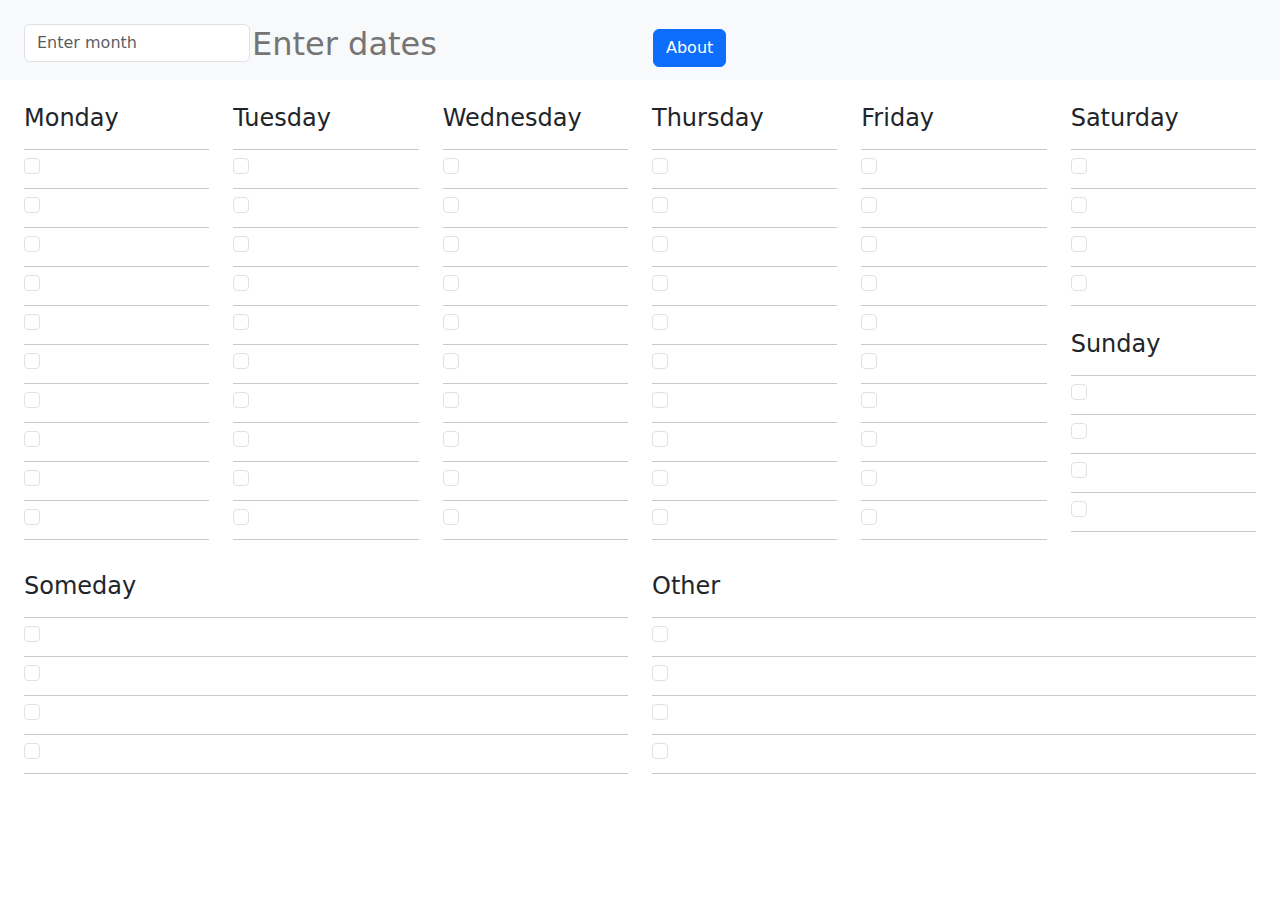
==== twig.html @ a3c4d090 "retirement plan" ====
<!DOCTYPE html>
<html lang="en-US">

<head>
  <title>Twig Calender - Plan Now</title>
  <meta charset="utf-8">
  <meta name="viewport" content="width=device-width, initial-scale=1">
  <link href="https://cdn.jsdelivr.net/npm/bootstrap@5.2.0/dist/css/bootstrap.min.css" rel="stylesheet">
  <script src="https://cdn.jsdelivr.net/npm/bootstrap@5.2.0/dist/js/bootstrap.bundle.min.js"></script>
  <link rel="icon" type="image/x-icon" href="favicon.ico">
  <style>
    input {
      border: none;
      background: transparent;
      /* outline: none; */
      width: 100%;
    }
    form {
      width: 500px;
      overflow: hidden;
    }
    /* span {
      display: block;
      overflow: hidden;
      padding-right:10px;
      idk what these do
    } */
    button {
      float: right;
    }
  </style>
</head>

<body>

  <nav class="navbar navbar-expand-sm bg-light px-4">
    <ul class="nav mt-3">
      <li class="nav-item">
        <h2><input type="text" class="form-control" placeholder="Enter month" autocomplete="none"></h2>
      </li>
      <li class="nav-item">
        <h2><input type="text" placeholder="Enter dates" autocomplete="none"></h2>
      </li>
    </ul>
    <ul class="nav mt-3 justify-content-end">
      <button type="button" class="btn btn-primary" data-bs-toggle="modal" data-bs-target="#myModal">
      About
      </button>
    </ul>
  </nav>

  <div class="container-fluid px-4">
    <div class="row mt-4">
      <div class="col-lg-2 col-md-4 col-sm-12">
        <h4>Monday</h4>
        <hr class="mt-3 mb-0">
        <div class="form-check">
          <input type="checkbox" class="form-check-input mt-2">
          <input type="text" class="form-control border-0">
        </div>
        <hr class="my-0">
        <div class="form-check">
          <input type="checkbox" class="form-check-input mt-2">
          <input type="text" class="form-control border-0">
        </div>
        <hr class="my-0">
        <div class="form-check">
          <input type="checkbox" class="form-check-input mt-2">
          <input type="text" class="form-control border-0">
        </div>
        <hr class="my-0"><div class="form-check">
          <input type="checkbox" class="form-check-input mt-2">
          <input type="text" class="form-control border-0">
        </div>
        <hr class="my-0"><div class="form-check">
          <input type="checkbox" class="form-check-input mt-2">
          <input type="text" class="form-control border-0">
        </div>
        <hr class="my-0"><div class="form-check">
          <input type="checkbox" class="form-check-input mt-2">
          <input type="text" class="form-control border-0">
        </div>
        <hr class="my-0"><div class="form-check">
          <input type="checkbox" class="form-check-input mt-2">
          <input type="text" class="form-control border-0">
        </div>
        <hr class="my-0"><div class="form-check">
          <input type="checkbox" class="form-check-input mt-2">
          <input type="text" class="form-control border-0">
        </div>
        <hr class="my-0"><div class="form-check">
          <input type="checkbox" class="form-check-input mt-2">
          <input type="text" class="form-control border-0">
        </div>
        <hr class="my-0"><div class="form-check">
          <input type="checkbox" class="form-check-input mt-2">
          <input type="text" class="form-control border-0">
        </div>
        <hr class="mt-0 mb-3">
      </div>

      <div class="col-lg-2 col-md-4 col-sm-12">
        <h4>Tuesday</h4>
        <hr class="mt-3 mb-0">
        <div class="form-check">
          <input type="checkbox" class="form-check-input mt-2">
          <input type="text" class="form-control border-0">
        </div>
        <hr class="my-0">
        <div class="form-check">
          <input type="checkbox" class="form-check-input mt-2">
          <input type="text" class="form-control border-0">
        </div>
        <hr class="my-0">
        <div class="form-check">
          <input type="checkbox" class="form-check-input mt-2">
          <input type="text" class="form-control border-0">
        </div>
        <hr class="my-0"><div class="form-check">
          <input type="checkbox" class="form-check-input mt-2">
          <input type="text" class="form-control border-0">
        </div>
        <hr class="my-0"><div class="form-check">
          <input type="checkbox" class="form-check-input mt-2">
          <input type="text" class="form-control border-0">
        </div>
        <hr class="my-0"><div class="form-check">
          <input type="checkbox" class="form-check-input mt-2">
          <input type="text" class="form-control border-0">
        </div>
        <hr class="my-0"><div class="form-check">
          <input type="checkbox" class="form-check-input mt-2">
          <input type="text" class="form-control border-0">
        </div>
        <hr class="my-0"><div class="form-check">
          <input type="checkbox" class="form-check-input mt-2">
          <input type="text" class="form-control border-0">
        </div>
        <hr class="my-0"><div class="form-check">
          <input type="checkbox" class="form-check-input mt-2">
          <input type="text" class="form-control border-0">
        </div>
        <hr class="my-0"><div class="form-check">
          <input type="checkbox" class="form-check-input mt-2">
          <input type="text" class="form-control border-0">
        </div>
        <hr class="mt-0 mb-3">
      </div>

      <div class="col-lg-2 col-md-4 col-sm-12">
        <h4>Wednesday</h4>
        <hr class="mt-3 mb-0">
        <div class="form-check">
          <input type="checkbox" class="form-check-input mt-2">
          <input type="text" class="form-control border-0">
        </div>
        <hr class="my-0">
        <div class="form-check">
          <input type="checkbox" class="form-check-input mt-2">
          <input type="text" class="form-control border-0">
        </div>
        <hr class="my-0">
        <div class="form-check">
          <input type="checkbox" class="form-check-input mt-2">
          <input type="text" class="form-control border-0">
        </div>
        <hr class="my-0"><div class="form-check">
          <input type="checkbox" class="form-check-input mt-2">
          <input type="text" class="form-control border-0">
        </div>
        <hr class="my-0"><div class="form-check">
          <input type="checkbox" class="form-check-input mt-2">
          <input type="text" class="form-control border-0">
        </div>
        <hr class="my-0"><div class="form-check">
          <input type="checkbox" class="form-check-input mt-2">
          <input type="text" class="form-control border-0">
        </div>
        <hr class="my-0"><div class="form-check">
          <input type="checkbox" class="form-check-input mt-2">
          <input type="text" class="form-control border-0">
        </div>
        <hr class="my-0"><div class="form-check">
          <input type="checkbox" class="form-check-input mt-2">
          <input type="text" class="form-control border-0">
        </div>
        <hr class="my-0"><div class="form-check">
          <input type="checkbox" class="form-check-input mt-2">
          <input type="text" class="form-control border-0">
        </div>
        <hr class="my-0"><div class="form-check">
          <input type="checkbox" class="form-check-input mt-2">
          <input type="text" class="form-control border-0">
        </div>
        <hr class="mt-0 mb-3">
      </div>

      <div class="col-lg-2 col-md-4 col-sm-12">
        <h4>Thursday</h4>
        <hr class="mt-3 mb-0">
        <div class="form-check">
          <input type="checkbox" class="form-check-input mt-2">
          <input type="text" class="form-control border-0">
        </div>
        <hr class="my-0">
        <div class="form-check">
          <input type="checkbox" class="form-check-input mt-2">
          <input type="text" class="form-control border-0">
        </div>
        <hr class="my-0">
        <div class="form-check">
          <input type="checkbox" class="form-check-input mt-2">
          <input type="text" class="form-control border-0">
        </div>
        <hr class="my-0"><div class="form-check">
          <input type="checkbox" class="form-check-input mt-2">
          <input type="text" class="form-control border-0">
        </div>
        <hr class="my-0"><div class="form-check">
          <input type="checkbox" class="form-check-input mt-2">
          <input type="text" class="form-control border-0">
        </div>
        <hr class="my-0"><div class="form-check">
          <input type="checkbox" class="form-check-input mt-2">
          <input type="text" class="form-control border-0">
        </div>
        <hr class="my-0"><div class="form-check">
          <input type="checkbox" class="form-check-input mt-2">
          <input type="text" class="form-control border-0">
        </div>
        <hr class="my-0"><div class="form-check">
          <input type="checkbox" class="form-check-input mt-2">
          <input type="text" class="form-control border-0">
        </div>
        <hr class="my-0"><div class="form-check">
          <input type="checkbox" class="form-check-input mt-2">
          <input type="text" class="form-control border-0">
        </div>
        <hr class="my-0"><div class="form-check">
          <input type="checkbox" class="form-check-input mt-2">
          <input type="text" class="form-control border-0">
        </div>
        <hr class="mt-0 mb-3">
      </div>

      <div class="col-lg-2 col-md-4 col-sm-12">
        <h4>Friday</h4>
        <hr class="mt-3 mb-0">
        <div class="form-check">
          <input type="checkbox" class="form-check-input mt-2">
          <input type="text" class="form-control border-0">
        </div>
        <hr class="my-0">
        <div class="form-check">
          <input type="checkbox" class="form-check-input mt-2">
          <input type="text" class="form-control border-0">
        </div>
        <hr class="my-0">
        <div class="form-check">
          <input type="checkbox" class="form-check-input mt-2">
          <input type="text" class="form-control border-0">
        </div>
        <hr class="my-0"><div class="form-check">
          <input type="checkbox" class="form-check-input mt-2">
          <input type="text" class="form-control border-0">
        </div>
        <hr class="my-0"><div class="form-check">
          <input type="checkbox" class="form-check-input mt-2">
          <input type="text" class="form-control border-0">
        </div>
        <hr class="my-0"><div class="form-check">
          <input type="checkbox" class="form-check-input mt-2">
          <input type="text" class="form-control border-0">
        </div>
        <hr class="my-0"><div class="form-check">
          <input type="checkbox" class="form-check-input mt-2">
          <input type="text" class="form-control border-0">
        </div>
        <hr class="my-0"><div class="form-check">
          <input type="checkbox" class="form-check-input mt-2">
          <input type="text" class="form-control border-0">
        </div>
        <hr class="my-0"><div class="form-check">
          <input type="checkbox" class="form-check-input mt-2">
          <input type="text" class="form-control border-0">
        </div>
        <hr class="my-0"><div class="form-check">
          <input type="checkbox" class="form-check-input mt-2">
          <input type="text" class="form-control border-0">
        </div>
        <hr class="mt-0 mb-3">
      </div>

      <div class="col-lg-2 col-md-4 col-sm-12">
        <h4>Saturday</h4>
        <hr class="mt-3 mb-0">
        <div class="form-check">
          <input type="checkbox" class="form-check-input mt-2">
          <input type="text" class="form-control border-0">
        </div>
        <hr class="my-0">
        <div class="form-check">
          <input type="checkbox" class="form-check-input mt-2">
          <input type="text" class="form-control border-0">
        </div>
        <hr class="my-0">
        <div class="form-check">
          <input type="checkbox" class="form-check-input mt-2">
          <input type="text" class="form-control border-0">
        </div>
        <hr class="my-0">
        <div class="form-check">
          <input type="checkbox" class="form-check-input mt-2">
          <input type="text" class="form-control border-0">
        </div>
        <hr class="mt-0 mb-4">

        <h4>Sunday</h4>
        <hr class="mt-3 mb-0">
        <div class="form-check">
          <input type="checkbox" class="form-check-input mt-2">
          <input type="text" class="form-control border-0">
        </div>
        <hr class="my-0">
        <div class="form-check">
          <input type="checkbox" class="form-check-input mt-2">
          <input type="text" class="form-control border-0">
        </div>
        <hr class="my-0">
        <div class="form-check">
          <input type="checkbox" class="form-check-input mt-2">
          <input type="text" class="form-control border-0">
        </div>
        <hr class="my-0">
        <div class="form-check">
          <input type="checkbox" class="form-check-input mt-2">
          <input type="text" class="form-control border-0">
        </div>
        <hr class="mt-0 mb-3">
      </div>
    </div>

    <div class="row mt-3">
      <div class="col-lg-6 col-sm-12">
        <h4>Someday</h4>
        <hr class="mt-3 mb-0">
        <div class="form-check">
          <input type="checkbox" class="form-check-input mt-2">
          <input type="text" class="form-control border-0">
        </div>
        <hr class="my-0">
        <div class="form-check">
          <input type="checkbox" class="form-check-input mt-2">
          <input type="text" class="form-control border-0">
        </div>
        <hr class="my-0">
        <div class="form-check">
          <input type="checkbox" class="form-check-input mt-2">
          <input type="text" class="form-control border-0">
        </div>
        <hr class="my-0">
        <div class="form-check">
          <input type="checkbox" class="form-check-input mt-2">
          <input type="text" class="form-control border-0">
        </div>
        <hr class="mt-0 mb-3">
      </div>

      <div class="col-lg-6 col-sm-12">
        <h4>Other</h4>
        <hr class="mt-3 mb-0">
        <div class="form-check">
          <input type="checkbox" class="form-check-input mt-2">
          <input type="text" class="form-control border-0">
        </div>
        <hr class="my-0">
        <div class="form-check">
          <input type="checkbox" class="form-check-input mt-2">
          <input type="text" class="form-control border-0">
        </div>
        <hr class="my-0">
        <div class="form-check">
          <input type="checkbox" class="form-check-input mt-2">
          <input type="text" class="form-control border-0">
        </div>
        <hr class="my-0">
        <div class="form-check">
          <input type="checkbox" class="form-check-input mt-2">
          <input type="text" class="form-control border-0">
        </div>
        <hr class="mt-0 mb-3">
      </div>
  </div>

  <!-- modal -->
  <div class="modal fade" id="myModal">
    <div class="modal-dialog modal-dialog-centered modal-xl">
      <div class="modal-content">

        <!-- Modal body -->
        <div class="modal-body">
          <h1><strong>Twig Calendar is a Minimal Weekly Planner & To-Do List</strong></h1>
          <p>Plan for yourself, your family and team.</p>
          <hr>
          <h4><small>To enhance your productivity, Twig is built around a week calendar view without any hourly scheduling. We’d say it’s the best view to organize your life and work without stress.</small></h4>
          <button type="button" class="btn btn-dark rounded-pill" data-bs-dismiss="modal">Start now! No sign-up required.</button>
          FAQ
      </div>
    </div>
  </div>

</body>

Goals/To-do:
- have modal appear automatically, and right-align
- make month and dates input width responsive to content
- figure out FAQ dropdowns
- thicken navbar
- thicken top-most horizontal line (beneath day)
- try to change color of box outline
- change About button appearance
- align Sunday
- eliminate space between checkbox and text
- change font

</html>
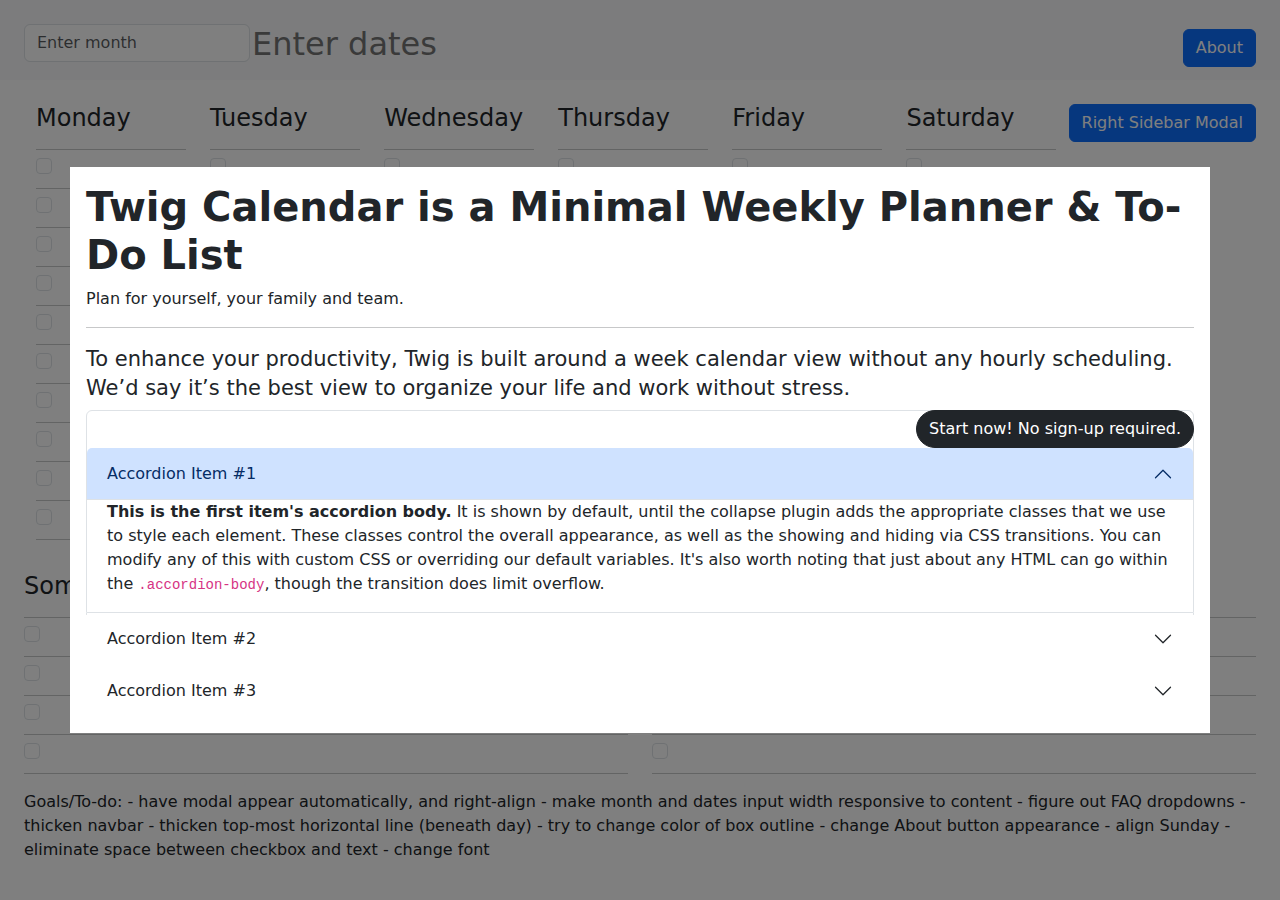
==== commit 6884cfa8: "modal test" ====
--- a/twig.html
+++ b/twig.html
@@ -9,6 +9,53 @@
   <script src="https://cdn.jsdelivr.net/npm/bootstrap@5.2.0/dist/js/bootstrap.bundle.min.js"></script>
   <link rel="icon" type="image/x-icon" href="favicon.ico">
   <style>
+
+    .modal.right .modal-dialog {
+  		position: fixed;
+  		margin: auto;
+  		width: 320px;
+  		height: 100%;
+  		-webkit-transform: translate3d(0%, 0, 0);
+  		    -ms-transform: translate3d(0%, 0, 0);
+  		     -o-transform: translate3d(0%, 0, 0);
+  		        transform: translate3d(0%, 0, 0);
+  	}
+
+  	.modal.right .modal-content {
+  		height: 100%;
+  		overflow-y: auto;
+  	}
+
+  	.modal.right .modal-body {
+  		padding: 15px 15px 80px;
+  	}
+
+  /*Right*/
+  	.modal.right.fade .modal-dialog {
+  		right: -320px;
+  		-webkit-transition: opacity 0.3s linear, right 0.3s ease-out;
+  		   -moz-transition: opacity 0.3s linear, right 0.3s ease-out;
+  		     -o-transition: opacity 0.3s linear, right 0.3s ease-out;
+  		        transition: opacity 0.3s linear, right 0.3s ease-out;
+  	}
+
+  	.modal.right.fade.in .modal-dialog {
+  		right: 0;
+  	}
+
+  /* ----- MODAL STYLE ----- */
+  	.modal-content {
+  		border-radius: 0;
+  		border: none;
+  	}
+
+  	.modal-header {
+  		border-bottom-color: #EEEEEE;
+  		background-color: #FAFAFA;
+  	}
+
+
+
     input {
       border: none;
       background: transparent;
@@ -42,14 +89,38 @@
         <h2><input type="text" placeholder="Enter dates" autocomplete="none"></h2>
       </li>
     </ul>
-    <ul class="nav mt-3 justify-content-end">
-      <button type="button" class="btn btn-primary" data-bs-toggle="modal" data-bs-target="#myModal">
+    <ul class="nav mt-3 ms-auto">
+      <button type="button" class="btn btn-primary" data-bs-toggle="modal" data-bs-target="#myModal" id="modalButton">
       About
       </button>
     </ul>
   </nav>
 
   <div class="container-fluid px-4">
+    <button type="button" class="btn btn-primary" data-bs-toggle="modal" data-bs-target="#myModal2">
+			Right Sidebar Modal
+		</button>
+    <!-- Modal test-->
+  	<div class="modal right fade" id="myModal2" tabindex="-1" role="dialog" aria-labelledby="myModalLabel2">
+  		<div class="modal-dialog" role="document">
+  			<div class="modal-content">
+
+  				<div class="modal-header">
+  					<button type="button" class="close" data-dismiss="modal" aria-label="Close"><span aria-hidden="true">&times;</span></button>
+  					<h4 class="modal-title" id="myModalLabel2">Right Sidebar</h4>
+  				</div>
+
+  				<div class="modal-body">
+  					<p>Anim pariatur cliche reprehenderit, enim eiusmod high life accusamus terry richardson ad squid. 3 wolf moon officia aute, non cupidatat skateboard dolor brunch. Food truck quinoa nesciunt laborum eiusmod. Brunch 3 wolf moon tempor, sunt aliqua put a bird on it squid single-origin coffee nulla assumenda shoreditch et. Nihil anim keffiyeh helvetica, craft beer labore wes anderson cred nesciunt sapiente ea proident. Ad vegan excepteur butcher vice lomo. Leggings occaecat craft beer farm-to-table, raw denim aesthetic synth nesciunt you probably haven't heard of them accusamus labore sustainable VHS.
+  					</p>
+  				</div>
+
+  			</div><!-- modal-content -->
+  		</div><!-- modal-dialog -->
+  	</div><!-- modal test-->
+
+
+
     <div class="row mt-4">
       <div class="col-lg-2 col-md-4 col-sm-12">
         <h4>Monday</h4>
@@ -404,10 +475,53 @@
           <hr>
           <h4><small>To enhance your productivity, Twig is built around a week calendar view without any hourly scheduling. We’d say it’s the best view to organize your life and work without stress.</small></h4>
           <button type="button" class="btn btn-dark rounded-pill" data-bs-dismiss="modal">Start now! No sign-up required.</button>
-          FAQ
+          <div class="accordion" id="FAQ">
+            <div class="accordion-item">
+              <h2 class="accordion-header" id="headingOne">
+                <button class="accordion-button" type="button" data-bs-toggle="collapse" data-bs-target="#collapseOne" aria-expanded="true" aria-controls="collapseOne">
+                  Accordion Item #1
+                </button>
+              </h2>
+              <div id="collapseOne" class="accordion-collapse collapse show" aria-labelledby="headingOne" data-bs-parent="#FAQ">
+                <div class="accordion-body">
+                  <strong>This is the first item's accordion body.</strong> It is shown by default, until the collapse plugin adds the appropriate classes that we use to style each element. These classes control the overall appearance, as well as the showing and hiding via CSS transitions. You can modify any of this with custom CSS or overriding our default variables. It's also worth noting that just about any HTML can go within the <code>.accordion-body</code>, though the transition does limit overflow.
+                </div>
+              </div>
+            </div>
+            <div class="accordion-item">
+              <h2 class="accordion-header" id="headingTwo">
+                <button class="accordion-button collapsed" type="button" data-bs-toggle="collapse" data-bs-target="#collapseTwo" aria-expanded="false" aria-controls="collapseTwo">
+                  Accordion Item #2
+                </button>
+              </h2>
+              <div id="collapseTwo" class="accordion-collapse collapse" aria-labelledby="headingTwo" data-bs-parent="#FAQ">
+                <div class="accordion-body">
+                  <strong>This is the second item's accordion body.</strong> It is hidden by default, until the collapse plugin adds the appropriate classes that we use to style each element. These classes control the overall appearance, as well as the showing and hiding via CSS transitions. You can modify any of this with custom CSS or overriding our default variables. It's also worth noting that just about any HTML can go within the <code>.accordion-body</code>, though the transition does limit overflow.
+                </div>
+              </div>
+            </div>
+            <div class="accordion-item">
+              <h2 class="accordion-header" id="headingThree">
+                <button class="accordion-button collapsed" type="button" data-bs-toggle="collapse" data-bs-target="#collapseThree" aria-expanded="false" aria-controls="collapseThree">
+                  Accordion Item #3
+                </button>
+              </h2>
+              <div id="collapseThree" class="accordion-collapse collapse" aria-labelledby="headingThree" data-bs-parent="#FAQ">
+                <div class="accordion-body">
+                  <strong>This is the third item's accordion body.</strong> It is hidden by default, until the collapse plugin adds the appropriate classes that we use to style each element. These classes control the overall appearance, as well as the showing and hiding via CSS transitions. You can modify any of this with custom CSS or overriding our default variables. It's also worth noting that just about any HTML can go within the <code>.accordion-body</code>, though the transition does limit overflow.
+                </div>
+              </div>
+            </div>
+          </div>
+        </div>
       </div>
     </div>
   </div>
+
+  <script>
+    modalButton = document.getElementById("modalButton");
+    modalButton.click()
+  </script>
 
 </body>
 
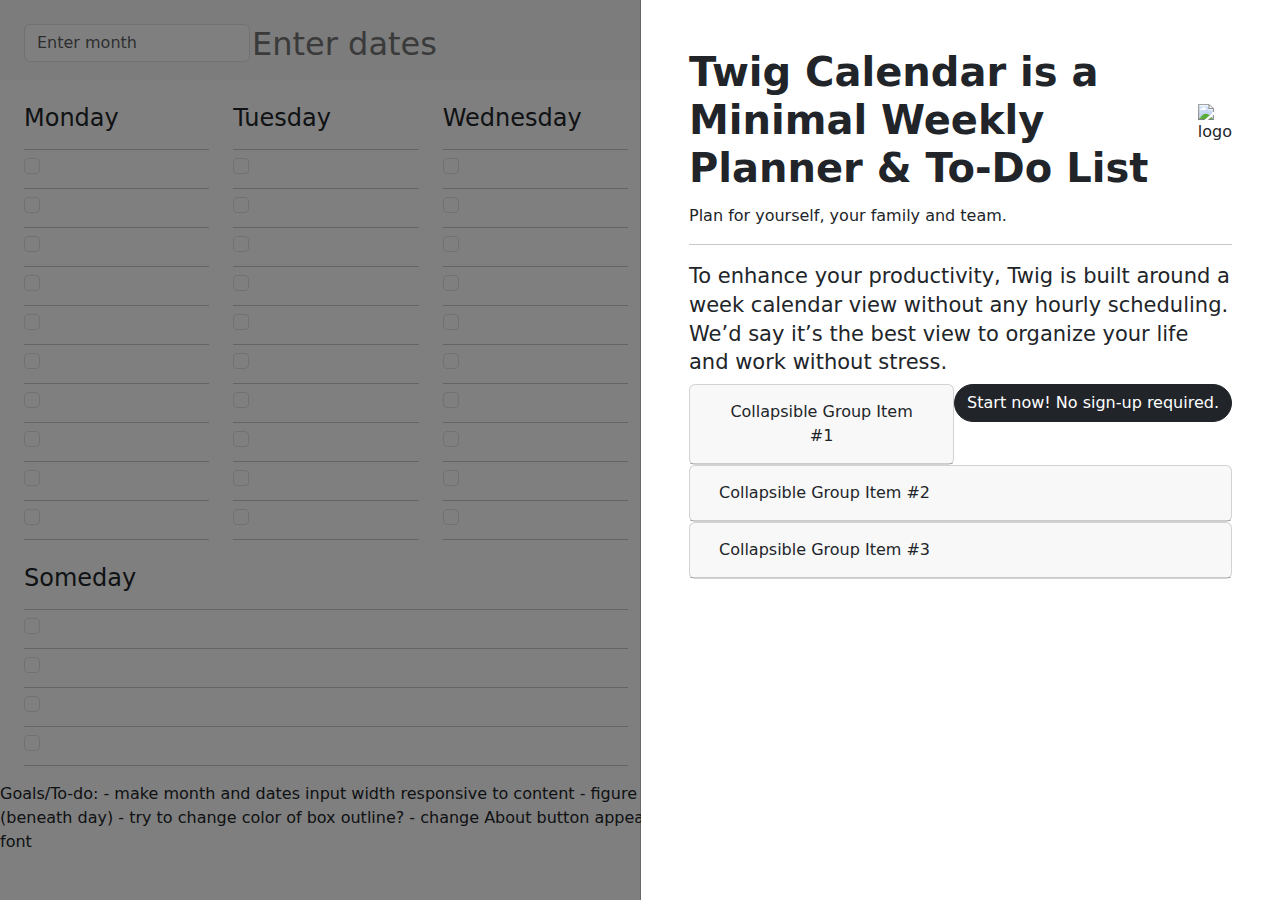
==== commit 6f42c244: "mariah carey's defrosting" ====
--- a/twig.html
+++ b/twig.html
@@ -9,57 +9,9 @@
   <script src="https://cdn.jsdelivr.net/npm/bootstrap@5.2.0/dist/js/bootstrap.bundle.min.js"></script>
   <link rel="icon" type="image/x-icon" href="favicon.ico">
   <style>
-
-    .modal.right .modal-dialog {
-  		position: fixed;
-  		margin: auto;
-  		width: 320px;
-  		height: 100%;
-  		-webkit-transform: translate3d(0%, 0, 0);
-  		    -ms-transform: translate3d(0%, 0, 0);
-  		     -o-transform: translate3d(0%, 0, 0);
-  		        transform: translate3d(0%, 0, 0);
-  	}
-
-  	.modal.right .modal-content {
-  		height: 100%;
-  		overflow-y: auto;
-  	}
-
-  	.modal.right .modal-body {
-  		padding: 15px 15px 80px;
-  	}
-
-  /*Right*/
-  	.modal.right.fade .modal-dialog {
-  		right: -320px;
-  		-webkit-transition: opacity 0.3s linear, right 0.3s ease-out;
-  		   -moz-transition: opacity 0.3s linear, right 0.3s ease-out;
-  		     -o-transition: opacity 0.3s linear, right 0.3s ease-out;
-  		        transition: opacity 0.3s linear, right 0.3s ease-out;
-  	}
-
-  	.modal.right.fade.in .modal-dialog {
-  		right: 0;
-  	}
-
-  /* ----- MODAL STYLE ----- */
-  	.modal-content {
-  		border-radius: 0;
-  		border: none;
-  	}
-
-  	.modal-header {
-  		border-bottom-color: #EEEEEE;
-  		background-color: #FAFAFA;
-  	}
-
-
-
     input {
       border: none;
       background: transparent;
-      /* outline: none; */
       width: 100%;
     }
     form {
@@ -90,36 +42,13 @@
       </li>
     </ul>
     <ul class="nav mt-3 ms-auto">
-      <button type="button" class="btn btn-primary" data-bs-toggle="modal" data-bs-target="#myModal" id="modalButton">
-      About
+      <button type="button" class="btn btn-primary" data-bs-toggle="offcanvas" data-bs-target="#offcanvas" id="offcanvasButton">
+        About
       </button>
     </ul>
   </nav>
 
   <div class="container-fluid px-4">
-    <button type="button" class="btn btn-primary" data-bs-toggle="modal" data-bs-target="#myModal2">
-			Right Sidebar Modal
-		</button>
-    <!-- Modal test-->
-  	<div class="modal right fade" id="myModal2" tabindex="-1" role="dialog" aria-labelledby="myModalLabel2">
-  		<div class="modal-dialog" role="document">
-  			<div class="modal-content">
-
-  				<div class="modal-header">
-  					<button type="button" class="close" data-dismiss="modal" aria-label="Close"><span aria-hidden="true">&times;</span></button>
-  					<h4 class="modal-title" id="myModalLabel2">Right Sidebar</h4>
-  				</div>
-
-  				<div class="modal-body">
-  					<p>Anim pariatur cliche reprehenderit, enim eiusmod high life accusamus terry richardson ad squid. 3 wolf moon officia aute, non cupidatat skateboard dolor brunch. Food truck quinoa nesciunt laborum eiusmod. Brunch 3 wolf moon tempor, sunt aliqua put a bird on it squid single-origin coffee nulla assumenda shoreditch et. Nihil anim keffiyeh helvetica, craft beer labore wes anderson cred nesciunt sapiente ea proident. Ad vegan excepteur butcher vice lomo. Leggings occaecat craft beer farm-to-table, raw denim aesthetic synth nesciunt you probably haven't heard of them accusamus labore sustainable VHS.
-  					</p>
-  				</div>
-
-  			</div><!-- modal-content -->
-  		</div><!-- modal-dialog -->
-  	</div><!-- modal test-->
-
-
 
     <div class="row mt-4">
       <div class="col-lg-2 col-md-4 col-sm-12">
@@ -409,9 +338,10 @@
         </div>
         <hr class="mt-0 mb-3">
       </div>
-    </div>
-
-    <div class="row mt-3">
+
+    </div> <!-- row 1 -->
+
+    <div class="row mt-2">
       <div class="col-lg-6 col-sm-12">
         <h4>Someday</h4>
         <hr class="mt-3 mb-0">
@@ -461,77 +391,70 @@
         </div>
         <hr class="mt-0 mb-3">
       </div>
-  </div>
-
-  <!-- modal -->
-  <div class="modal fade" id="myModal">
-    <div class="modal-dialog modal-dialog-centered modal-xl">
-      <div class="modal-content">
-
-        <!-- Modal body -->
-        <div class="modal-body">
-          <h1><strong>Twig Calendar is a Minimal Weekly Planner & To-Do List</strong></h1>
-          <p>Plan for yourself, your family and team.</p>
-          <hr>
-          <h4><small>To enhance your productivity, Twig is built around a week calendar view without any hourly scheduling. We’d say it’s the best view to organize your life and work without stress.</small></h4>
-          <button type="button" class="btn btn-dark rounded-pill" data-bs-dismiss="modal">Start now! No sign-up required.</button>
-          <div class="accordion" id="FAQ">
-            <div class="accordion-item">
-              <h2 class="accordion-header" id="headingOne">
-                <button class="accordion-button" type="button" data-bs-toggle="collapse" data-bs-target="#collapseOne" aria-expanded="true" aria-controls="collapseOne">
-                  Accordion Item #1
-                </button>
-              </h2>
-              <div id="collapseOne" class="accordion-collapse collapse show" aria-labelledby="headingOne" data-bs-parent="#FAQ">
-                <div class="accordion-body">
-                  <strong>This is the first item's accordion body.</strong> It is shown by default, until the collapse plugin adds the appropriate classes that we use to style each element. These classes control the overall appearance, as well as the showing and hiding via CSS transitions. You can modify any of this with custom CSS or overriding our default variables. It's also worth noting that just about any HTML can go within the <code>.accordion-body</code>, though the transition does limit overflow.
-                </div>
-              </div>
-            </div>
-            <div class="accordion-item">
-              <h2 class="accordion-header" id="headingTwo">
-                <button class="accordion-button collapsed" type="button" data-bs-toggle="collapse" data-bs-target="#collapseTwo" aria-expanded="false" aria-controls="collapseTwo">
-                  Accordion Item #2
-                </button>
-              </h2>
-              <div id="collapseTwo" class="accordion-collapse collapse" aria-labelledby="headingTwo" data-bs-parent="#FAQ">
-                <div class="accordion-body">
-                  <strong>This is the second item's accordion body.</strong> It is hidden by default, until the collapse plugin adds the appropriate classes that we use to style each element. These classes control the overall appearance, as well as the showing and hiding via CSS transitions. You can modify any of this with custom CSS or overriding our default variables. It's also worth noting that just about any HTML can go within the <code>.accordion-body</code>, though the transition does limit overflow.
-                </div>
-              </div>
-            </div>
-            <div class="accordion-item">
-              <h2 class="accordion-header" id="headingThree">
-                <button class="accordion-button collapsed" type="button" data-bs-toggle="collapse" data-bs-target="#collapseThree" aria-expanded="false" aria-controls="collapseThree">
-                  Accordion Item #3
-                </button>
-              </h2>
-              <div id="collapseThree" class="accordion-collapse collapse" aria-labelledby="headingThree" data-bs-parent="#FAQ">
-                <div class="accordion-body">
-                  <strong>This is the third item's accordion body.</strong> It is hidden by default, until the collapse plugin adds the appropriate classes that we use to style each element. These classes control the overall appearance, as well as the showing and hiding via CSS transitions. You can modify any of this with custom CSS or overriding our default variables. It's also worth noting that just about any HTML can go within the <code>.accordion-body</code>, though the transition does limit overflow.
-                </div>
-              </div>
+    </div> <!-- row 2 -->
+
+  </div> <!-- container -->
+
+  <div class="offcanvas offcanvas-end w-50" id="offcanvas">
+    <div class="offcanvas-header pt-5 pb-0 px-5">
+      <h1><strong>Twig Calendar is a Minimal Weekly Planner & To-Do List</strong></h1>
+      <img class="img-fluid" src="favicon.ico" alt="logo">
+    </div> <!--  header  -->
+    <div class="offcanvas-body pt-1 pb-4 px-5">
+      <p>Plan for yourself, your family and team.</p>
+      <hr>
+      <h4><small>To enhance your productivity, Twig is built around a week calendar view without any hourly scheduling. We’d say it’s the best view to organize your life and work without stress.</small></h4>
+      <button type="button" class="btn btn-dark rounded-pill" data-bs-dismiss="offcanvas">Start now! No sign-up required.</button>
+      <div id="accordion">
+        <div class="card">
+          <div class="card-header">
+            <a class="btn" data-bs-toggle="collapse" href="#collapseOne">Collapsible Group Item #1</a>
+          </div>
+          <div id="collapseOne" class="collapse" data-bs-parent="#accordion">
+            <div class="card-body">
+              Lorem ipsum dolor sit amet, consectetur adipisicing elit, sed do eiusmod tempor incididunt ut labore et dolore magna aliqua. Ut enim ad minim veniam, quis nostrud exercitation ullamco laboris nisi ut aliquip ex ea commodo consequat.
             </div>
           </div>
         </div>
-      </div>
-    </div>
-  </div>
+        <div class="card">
+          <div class="card-header">
+            <a class="collapsed btn" data-bs-toggle="collapse" href="#collapseTwo">Collapsible Group Item #2</a>
+          </div>
+          <div id="collapseTwo" class="collapse" data-bs-parent="#accordion">
+            <div class="card-body">
+              stuff
+            </div>
+          </div>
+        </div>
+      <div class="card">
+        <div class="card-header">
+          <a class="collapsed btn" data-bs-toggle="collapse" href="#collapseThree">
+            Collapsible Group Item #3
+          </a>
+        </div>
+        <div id="collapseThree" class="collapse" data-bs-parent="#accordion">
+          <div class="card-body">
+            more stuff
+          </div>
+        </div>
+      </div>
+      </div> <!--  accordion  -->
+    </div> <!--  body  -->
+  </div> <!--  offcanvas  -->
 
   <script>
-    modalButton = document.getElementById("modalButton");
-    modalButton.click()
+    offcanvasButton = document.getElementById("offcanvasButton");
+    offcanvasButton.click()
   </script>
 
 </body>
 
 Goals/To-do:
-- have modal appear automatically, and right-align
 - make month and dates input width responsive to content
 - figure out FAQ dropdowns
 - thicken navbar
 - thicken top-most horizontal line (beneath day)
-- try to change color of box outline
+- try to change color of box outline?
 - change About button appearance
 - align Sunday
 - eliminate space between checkbox and text
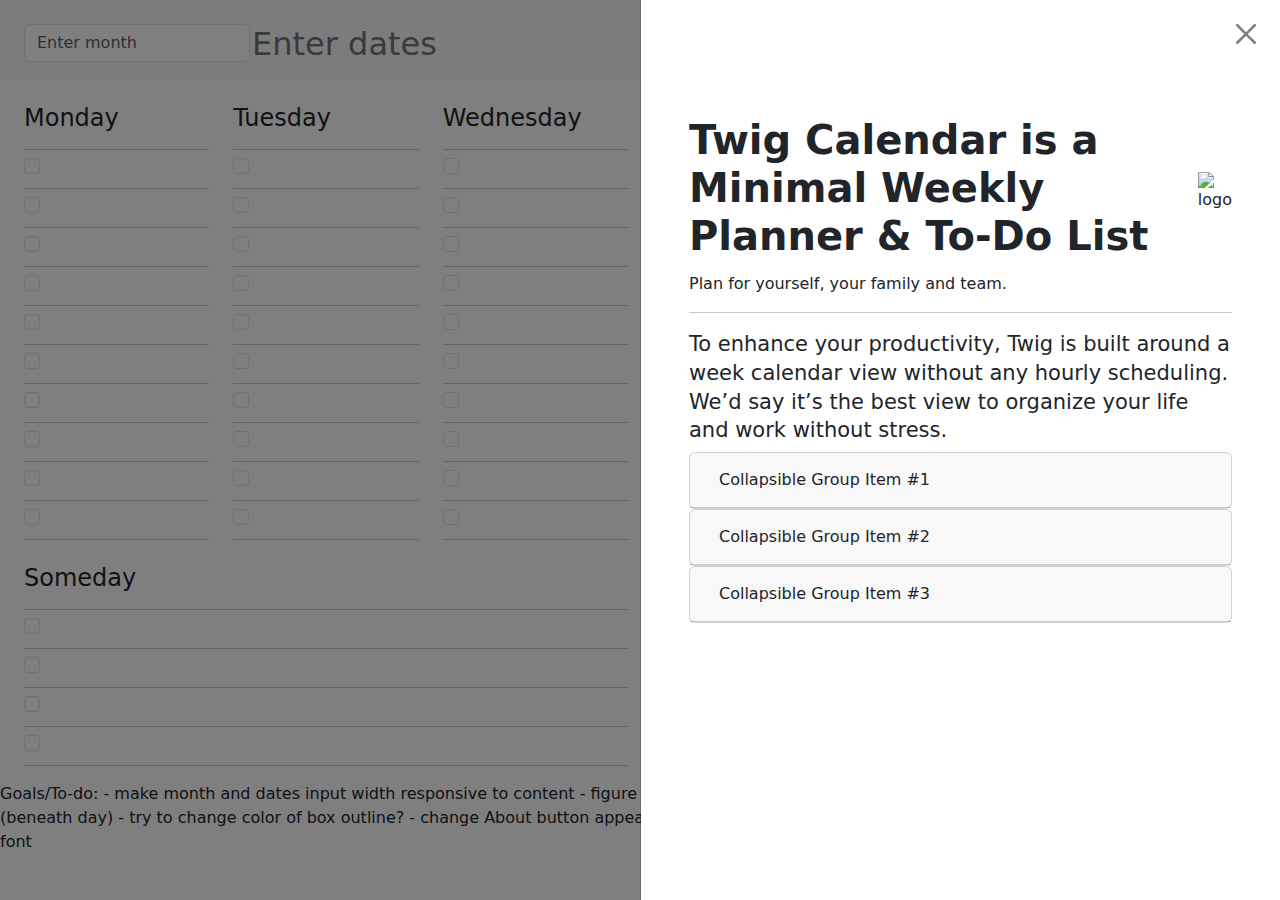
==== commit 2925341a: "Merge 839cf206102534eaefceb5cd0d72dbc9b721ee36 into 6f42c2448eabd48d53b18281c54137571e26748c" ====
--- a/twig.html
+++ b/twig.html
@@ -396,6 +396,9 @@
   </div> <!-- container -->
 
   <div class="offcanvas offcanvas-end w-50" id="offcanvas">
+    <div class="text-left">
+      <button type="button" class="btn btn-close btn-lg p-4" data-bs-dismiss="offcanvas"></button>
+    </div>
     <div class="offcanvas-header pt-5 pb-0 px-5">
       <h1><strong>Twig Calendar is a Minimal Weekly Planner & To-Do List</strong></h1>
       <img class="img-fluid" src="favicon.ico" alt="logo">
@@ -404,7 +407,6 @@
       <p>Plan for yourself, your family and team.</p>
       <hr>
       <h4><small>To enhance your productivity, Twig is built around a week calendar view without any hourly scheduling. We’d say it’s the best view to organize your life and work without stress.</small></h4>
-      <button type="button" class="btn btn-dark rounded-pill" data-bs-dismiss="offcanvas">Start now! No sign-up required.</button>
       <div id="accordion">
         <div class="card">
           <div class="card-header">
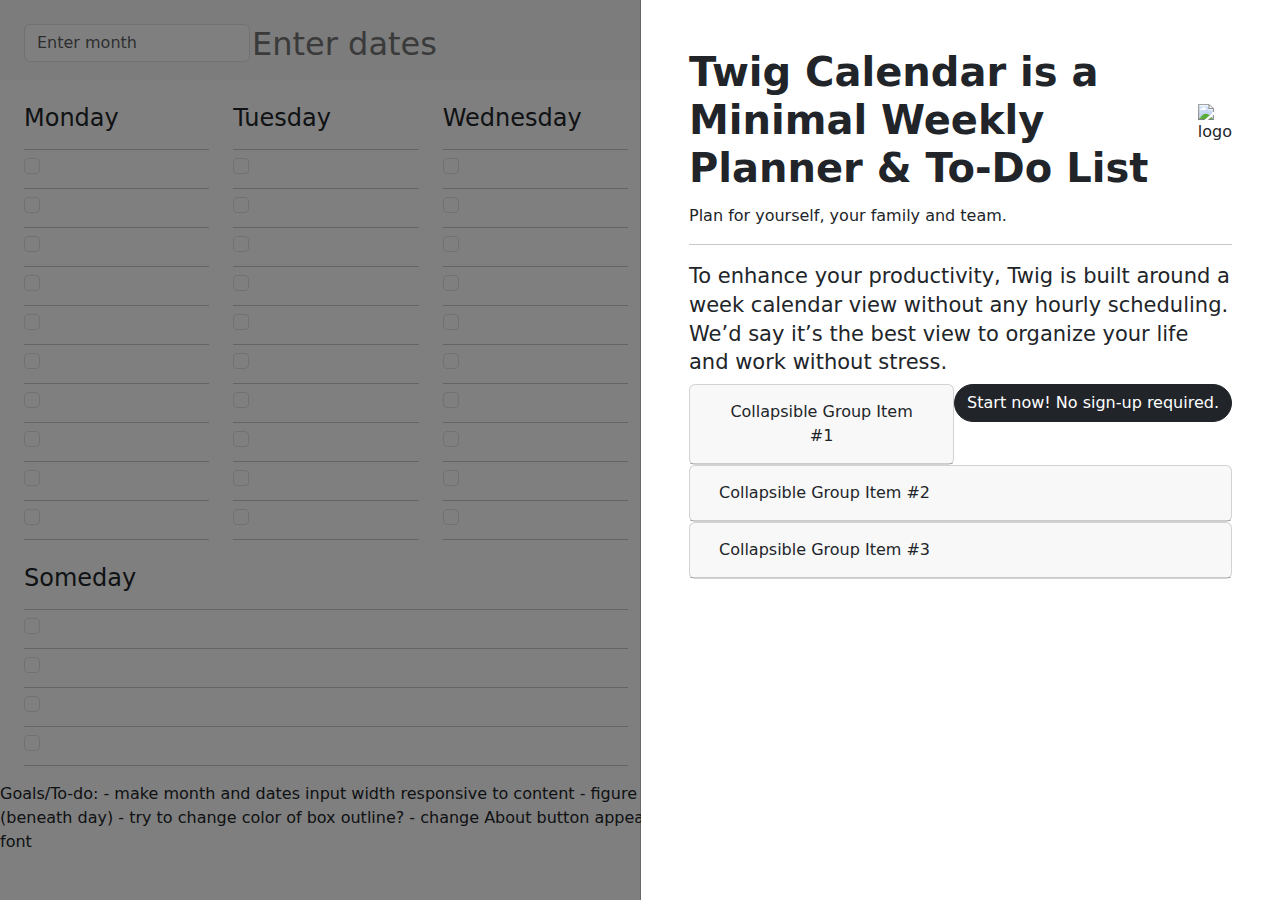
==== commit bf0023c4: "spelling 101" ====
--- a/twig.html
+++ b/twig.html
@@ -2,7 +2,7 @@
 <html lang="en-US">
 
 <head>
-  <title>Twig Calender - Plan Now</title>
+  <title>Twig Calendar - Plan Now</title>
   <meta charset="utf-8">
   <meta name="viewport" content="width=device-width, initial-scale=1">
   <link href="https://cdn.jsdelivr.net/npm/bootstrap@5.2.0/dist/css/bootstrap.min.css" rel="stylesheet">
@@ -396,9 +396,6 @@
   </div> <!-- container -->
 
   <div class="offcanvas offcanvas-end w-50" id="offcanvas">
-    <div class="text-left">
-      <button type="button" class="btn btn-close btn-lg p-4" data-bs-dismiss="offcanvas"></button>
-    </div>
     <div class="offcanvas-header pt-5 pb-0 px-5">
       <h1><strong>Twig Calendar is a Minimal Weekly Planner & To-Do List</strong></h1>
       <img class="img-fluid" src="favicon.ico" alt="logo">
@@ -407,6 +404,7 @@
       <p>Plan for yourself, your family and team.</p>
       <hr>
       <h4><small>To enhance your productivity, Twig is built around a week calendar view without any hourly scheduling. We’d say it’s the best view to organize your life and work without stress.</small></h4>
+      <button type="button" class="btn btn-dark rounded-pill" data-bs-dismiss="offcanvas">Start now! No sign-up required.</button>
       <div id="accordion">
         <div class="card">
           <div class="card-header">
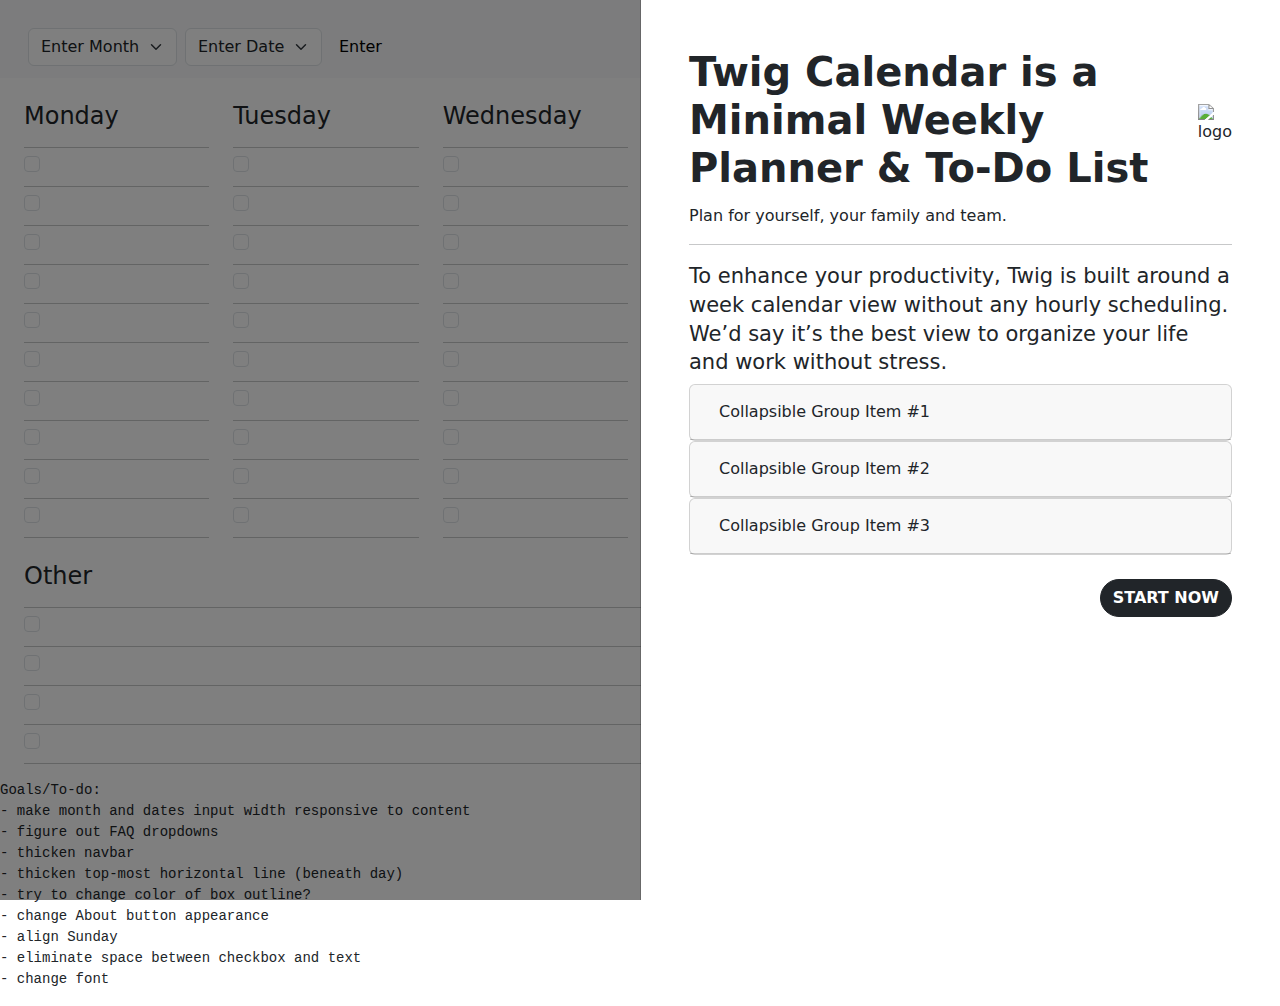
==== commit 758aa008: "Merge pull request #2 from aqf07/main" ====
--- a/twig.html
+++ b/twig.html
@@ -2,7 +2,7 @@
 <html lang="en-US">
 
 <head>
-  <title>Twig Calendar - Plan Now</title>
+  <title>Twig Calender - Plan Now</title>
   <meta charset="utf-8">
   <meta name="viewport" content="width=device-width, initial-scale=1">
   <link href="https://cdn.jsdelivr.net/npm/bootstrap@5.2.0/dist/css/bootstrap.min.css" rel="stylesheet">
@@ -34,15 +34,64 @@
 
   <nav class="navbar navbar-expand-sm bg-light px-4">
     <ul class="nav mt-3">
-      <li class="nav-item">
-        <h2><input type="text" class="form-control" placeholder="Enter month" autocomplete="none"></h2>
+      <li class="nav-item p-1">
+        <select class="form-select" aria-label="Default select example">
+          <option selected>Enter Month</option>
+          <option value="1">January</option>
+          <option value="2">Febuary</option>
+          <option value="3">March</option>
+          <option value="4">April</option>
+          <option value="5">May</option>
+          <option value="6">June</option>
+          <option value="7">July</option>
+          <option value="8">August</option>
+          <option value="9">September</option>
+          <option value="10">October</option>
+          <option value="11">November</option>
+          <option value="12">December</option>
+        </select>
       </li>
-      <li class="nav-item">
-        <h2><input type="text" placeholder="Enter dates" autocomplete="none"></h2>
+      <li class="nav-item p-1">
+        <select class="form-select" aria-label="Default select example">
+          <option selected>Enter Date</option>
+          <option value="1">1</option>
+          <option value="2">2</option>
+          <option value="3">3</option>
+          <option value="4">4</option>
+          <option value="5">5</option>
+          <option value="6">6</option>
+          <option value="7">7</option>
+          <option value="8">8</option>
+          <option value="9">9</option>
+          <option value="10">10</option>
+          <option value="11">11</option>
+          <option value="12">12</option>
+          <option value="13">13</option>
+          <option value="14">14</option>
+          <option value="15">15</option>
+          <option value="16">16</option>
+          <option value="17">17</option>
+          <option value="18">18</option>
+          <option value="19">19</option>
+          <option value="20">20</option>
+          <option value="21">21</option>
+          <option value="22">22</option>
+          <option value="23">23</option>
+          <option value="24">24</option>
+          <option value="25">25</option>
+          <option value="26">26</option>
+          <option value="27">27</option>
+          <option value="28">28</option>
+          <option value="29">29</option>
+          <option value="30">30</option>
+          <option value="31">31</option>
+        </select>
       </li>
+    <!-- add functionality to this button and make the color better -->
+    <button class='btn btn-light'> Enter </button>
     </ul>
     <ul class="nav mt-3 ms-auto">
-      <button type="button" class="btn btn-primary" data-bs-toggle="offcanvas" data-bs-target="#offcanvas" id="offcanvasButton">
+      <button type="button" class="bg-dark btn btn-primary border-light" data-bs-toggle="offcanvas" data-bs-target="#offcanvas" id="offcanvasButton">
         About
       </button>
     </ul>
@@ -342,32 +391,7 @@
     </div> <!-- row 1 -->
 
     <div class="row mt-2">
-      <div class="col-lg-6 col-sm-12">
-        <h4>Someday</h4>
-        <hr class="mt-3 mb-0">
-        <div class="form-check">
-          <input type="checkbox" class="form-check-input mt-2">
-          <input type="text" class="form-control border-0">
-        </div>
-        <hr class="my-0">
-        <div class="form-check">
-          <input type="checkbox" class="form-check-input mt-2">
-          <input type="text" class="form-control border-0">
-        </div>
-        <hr class="my-0">
-        <div class="form-check">
-          <input type="checkbox" class="form-check-input mt-2">
-          <input type="text" class="form-control border-0">
-        </div>
-        <hr class="my-0">
-        <div class="form-check">
-          <input type="checkbox" class="form-check-input mt-2">
-          <input type="text" class="form-control border-0">
-        </div>
-        <hr class="mt-0 mb-3">
-      </div>
-
-      <div class="col-lg-6 col-sm-12">
+      <div class="col-lg-12 col-sm-12">
         <h4>Other</h4>
         <hr class="mt-3 mb-0">
         <div class="form-check">
@@ -404,7 +428,6 @@
       <p>Plan for yourself, your family and team.</p>
       <hr>
       <h4><small>To enhance your productivity, Twig is built around a week calendar view without any hourly scheduling. We’d say it’s the best view to organize your life and work without stress.</small></h4>
-      <button type="button" class="btn btn-dark rounded-pill" data-bs-dismiss="offcanvas">Start now! No sign-up required.</button>
       <div id="accordion">
         <div class="card">
           <div class="card-header">
@@ -439,6 +462,8 @@
         </div>
       </div>
       </div> <!--  accordion  -->
+      <br>
+      <button type="button" class="btn btn-dark rounded-pill" data-bs-dismiss="offcanvas"><b>START NOW</b></button>
     </div> <!--  body  -->
   </div> <!--  offcanvas  -->
 
@@ -449,6 +474,7 @@
 
 </body>
 
+<pre>
 Goals/To-do:
 - make month and dates input width responsive to content
 - figure out FAQ dropdowns
@@ -459,5 +485,6 @@
 - align Sunday
 - eliminate space between checkbox and text
 - change font
+</pre>
 
 </html>
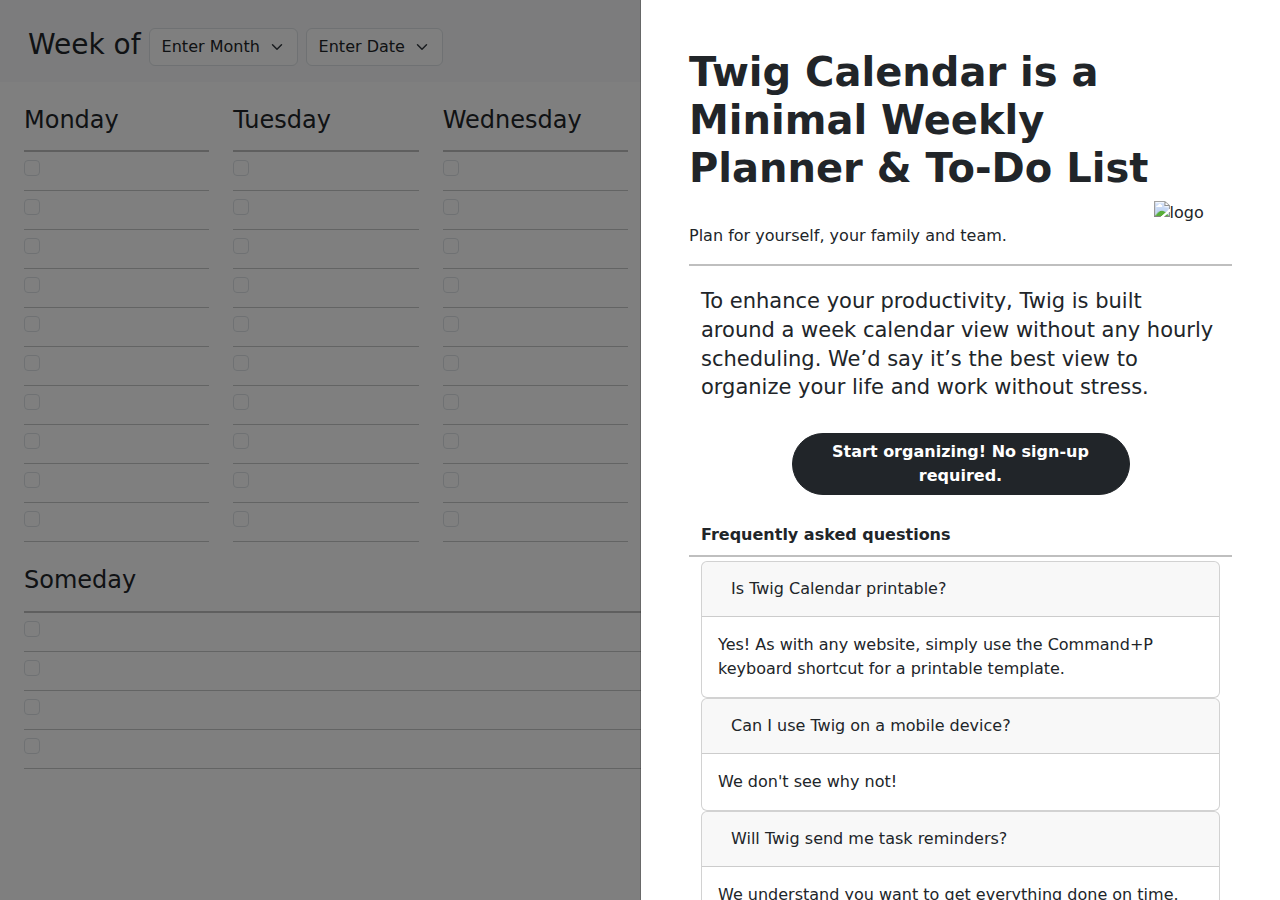
==== commit d659f04c: "all i want for christmas is for this to be my last commit" ====
--- a/twig.html
+++ b/twig.html
@@ -2,7 +2,7 @@
 <html lang="en-US">
 
 <head>
-  <title>Twig Calender - Plan Now</title>
+  <title>Twig Calendar - Plan Now</title>
   <meta charset="utf-8">
   <meta name="viewport" content="width=device-width, initial-scale=1">
   <link href="https://cdn.jsdelivr.net/npm/bootstrap@5.2.0/dist/css/bootstrap.min.css" rel="stylesheet">
@@ -18,15 +18,12 @@
       width: 500px;
       overflow: hidden;
     }
-    /* span {
-      display: block;
-      overflow: hidden;
-      padding-right:10px;
-      idk what these do
-    } */
     button {
       float: right;
     }
+    .thick{
+      border: 1px solid black
+    }
   </style>
 </head>
 
@@ -34,6 +31,9 @@
 
   <nav class="navbar navbar-expand-sm bg-light px-4">
     <ul class="nav mt-3">
+      <li class="nav-item p-1">
+        <h3>Week of</h3>
+      </li>
       <li class="nav-item p-1">
         <select class="form-select" aria-label="Default select example">
           <option selected>Enter Month</option>
@@ -87,8 +87,6 @@
           <option value="31">31</option>
         </select>
       </li>
-    <!-- add functionality to this button and make the color better -->
-    <button class='btn btn-light'> Enter </button>
     </ul>
     <ul class="nav mt-3 ms-auto">
       <button type="button" class="bg-dark btn btn-primary border-light" data-bs-toggle="offcanvas" data-bs-target="#offcanvas" id="offcanvasButton">
@@ -102,7 +100,7 @@
     <div class="row mt-4">
       <div class="col-lg-2 col-md-4 col-sm-12">
         <h4>Monday</h4>
-        <hr class="mt-3 mb-0">
+        <hr class="thick mt-3 mb-0">
         <div class="form-check">
           <input type="checkbox" class="form-check-input mt-2">
           <input type="text" class="form-control border-0">
@@ -150,7 +148,7 @@
 
       <div class="col-lg-2 col-md-4 col-sm-12">
         <h4>Tuesday</h4>
-        <hr class="mt-3 mb-0">
+        <hr class="thick mt-3 mb-0">
         <div class="form-check">
           <input type="checkbox" class="form-check-input mt-2">
           <input type="text" class="form-control border-0">
@@ -198,7 +196,7 @@
 
       <div class="col-lg-2 col-md-4 col-sm-12">
         <h4>Wednesday</h4>
-        <hr class="mt-3 mb-0">
+        <hr class="thick mt-3 mb-0">
         <div class="form-check">
           <input type="checkbox" class="form-check-input mt-2">
           <input type="text" class="form-control border-0">
@@ -246,7 +244,7 @@
 
       <div class="col-lg-2 col-md-4 col-sm-12">
         <h4>Thursday</h4>
-        <hr class="mt-3 mb-0">
+        <hr class="thick mt-3 mb-0">
         <div class="form-check">
           <input type="checkbox" class="form-check-input mt-2">
           <input type="text" class="form-control border-0">
@@ -294,7 +292,7 @@
 
       <div class="col-lg-2 col-md-4 col-sm-12">
         <h4>Friday</h4>
-        <hr class="mt-3 mb-0">
+        <hr class="thick mt-3 mb-0">
         <div class="form-check">
           <input type="checkbox" class="form-check-input mt-2">
           <input type="text" class="form-control border-0">
@@ -342,7 +340,7 @@
 
       <div class="col-lg-2 col-md-4 col-sm-12">
         <h4>Saturday</h4>
-        <hr class="mt-3 mb-0">
+        <hr class="thick mt-3 mb-0">
         <div class="form-check">
           <input type="checkbox" class="form-check-input mt-2">
           <input type="text" class="form-control border-0">
@@ -365,7 +363,7 @@
         <hr class="mt-0 mb-4">
 
         <h4>Sunday</h4>
-        <hr class="mt-3 mb-0">
+        <hr class="thick mt-3 mb-0">
         <div class="form-check">
           <input type="checkbox" class="form-check-input mt-2">
           <input type="text" class="form-control border-0">
@@ -392,8 +390,8 @@
 
     <div class="row mt-2">
       <div class="col-lg-12 col-sm-12">
-        <h4>Other</h4>
-        <hr class="mt-3 mb-0">
+        <h4>Someday</h4>
+        <hr class="thick mt-3 mb-0">
         <div class="form-check">
           <input type="checkbox" class="form-check-input mt-2">
           <input type="text" class="form-control border-0">
@@ -421,49 +419,107 @@
 
   <div class="offcanvas offcanvas-end w-50" id="offcanvas">
     <div class="offcanvas-header pt-5 pb-0 px-5">
-      <h1><strong>Twig Calendar is a Minimal Weekly Planner & To-Do List</strong></h1>
-      <img class="img-fluid" src="favicon.ico" alt="logo">
+      <div class="container-fluid">
+        <div class="row">
+          <div class="col-lg-11 col-md-12 col-sm-12 px-0">
+            <h1><strong>Twig Calendar is a Minimal Weekly Planner & To-Do List</strong></h1>
+          </div>
+        </div>
+        <div class="row">
+          <div class="col-lg-10 col-md-9 pt-4 ps-0">
+            <p>Plan for yourself, your family and team.</p>
+          </div>
+          <div class="col-lg-2 col-md-3 mb-3 pe-0">
+            <img class="img-fluid" src="favicon.ico" alt="logo">
+          </div>
+        </div>
+        <div class="row">
+          <hr class="thick">
+        </div>
+      </div>
     </div> <!--  header  -->
     <div class="offcanvas-body pt-1 pb-4 px-5">
-      <p>Plan for yourself, your family and team.</p>
-      <hr>
-      <h4><small>To enhance your productivity, Twig is built around a week calendar view without any hourly scheduling. We’d say it’s the best view to organize your life and work without stress.</small></h4>
-      <div id="accordion">
-        <div class="card">
-          <div class="card-header">
-            <a class="btn" data-bs-toggle="collapse" href="#collapseOne">Collapsible Group Item #1</a>
-          </div>
-          <div id="collapseOne" class="collapse" data-bs-parent="#accordion">
-            <div class="card-body">
-              Lorem ipsum dolor sit amet, consectetur adipisicing elit, sed do eiusmod tempor incididunt ut labore et dolore magna aliqua. Ut enim ad minim veniam, quis nostrud exercitation ullamco laboris nisi ut aliquip ex ea commodo consequat.
-            </div>
-          </div>
-        </div>
-        <div class="card">
-          <div class="card-header">
-            <a class="collapsed btn" data-bs-toggle="collapse" href="#collapseTwo">Collapsible Group Item #2</a>
-          </div>
-          <div id="collapseTwo" class="collapse" data-bs-parent="#accordion">
-            <div class="card-body">
-              stuff
-            </div>
-          </div>
-        </div>
-      <div class="card">
-        <div class="card-header">
-          <a class="collapsed btn" data-bs-toggle="collapse" href="#collapseThree">
-            Collapsible Group Item #3
-          </a>
-        </div>
-        <div id="collapseThree" class="collapse" data-bs-parent="#accordion">
-          <div class="card-body">
-            more stuff
-          </div>
-        </div>
-      </div>
-      </div> <!--  accordion  -->
-      <br>
-      <button type="button" class="btn btn-dark rounded-pill" data-bs-dismiss="offcanvas"><b>START NOW</b></button>
+      <div class="container-fluid">
+        <div class="row">
+          <h4><small>To enhance your productivity, Twig is built around a week calendar view without any hourly scheduling. We’d say it’s the best view to organize your life and work without stress.</small></h4>
+        </div>
+        <div class="row">
+          <div class="col-0 col-md-2">
+          </div>
+          <div class="col-12 col-md-8">
+            <button type="button" class="my-4 text-center btn btn-dark rounded-pill" data-bs-dismiss="offcanvas"><b>Start organizing! No sign-up required.</b></button>
+          </div>
+          <div class="col-0 col-md-2">
+          </div>
+        </div>
+        <div class="row">
+          <p class="my-1"><strong>Frequently asked questions</strong></p>
+          <hr class="thick my-1">
+          <div id="accordion">
+              <div class="card">
+                  <div class="card-header">
+                      <a class="btn" data-bs-toggle="collapse" href="#collapseOne">
+                          Is Twig Calendar printable?
+                      </a>
+                  </div>
+                  <div id="collapseOne" class="collapse show" data-bs-parent="#accordion">
+                      <div class="card-body">
+                        Yes! As with any website, simply use the Command+P keyboard shortcut for a printable template.
+                      </div>
+                  </div>
+              </div>
+              <div class="card">
+                  <div class="card-header">
+                      <a class="btn" data-bs-toggle="collapse" href="#collapseTwo">
+                          Can I use Twig on a mobile device?
+                      </a>
+                  </div>
+                  <div id="collapseTwo" class="collapse show" data-bs-parent="#accordion">
+                      <div class="card-body">
+                          We don't see why not!
+                      </div>
+                  </div>
+              </div>
+              <div class="card">
+                  <div class="card-header">
+                      <a class="btn" data-bs-toggle="collapse" href="#collapseThree">
+                          Will Twig send me task reminders?
+                      </a>
+                  </div>
+                  <div id="collapseThree" class="collapse show" data-bs-parent="#accordion">
+                      <div class="card-body">
+                          We understand you want to get everything done on time. Well too bad! Please get your life together or email yourself.
+                      </div>
+                  </div>
+              </div>
+              <div class="card">
+                  <div class="card-header">
+                      <a class="btn" data-bs-toggle="collapse" href="#collapseFour">
+                          Can I sync to Google Calendar?
+                      </a>
+                  </div>
+                  <div id="collapseFour" class="collapse show" data-bs-parent="#accordion">
+                      <div class="card-body">
+                          No! Please learn to manage your expectations.
+                      </div>
+                  </div>
+              </div>
+              <div class="card">
+                  <div class="card-header">
+                      <a class="btn" data-bs-toggle="collapse" href="#collapseFive">
+                          Can I create recurring tasks?
+                      </a>
+                  </div>
+                  <div id="collapseFive" class="collapse show" data-bs-parent="#accordion">
+                      <div class="card-body">
+                          No! Learning to manually input your tasks each week is a valuable skill.
+                      </div>
+                  </div>
+              </div>
+          </div>
+          <br>
+        </div>
+      </div>
     </div> <!--  body  -->
   </div> <!--  offcanvas  -->
 
@@ -474,17 +530,4 @@
 
 </body>
 
-<pre>
-Goals/To-do:
-- make month and dates input width responsive to content
-- figure out FAQ dropdowns
-- thicken navbar
-- thicken top-most horizontal line (beneath day)
-- try to change color of box outline?
-- change About button appearance
-- align Sunday
-- eliminate space between checkbox and text
-- change font
-</pre>
-
 </html>
